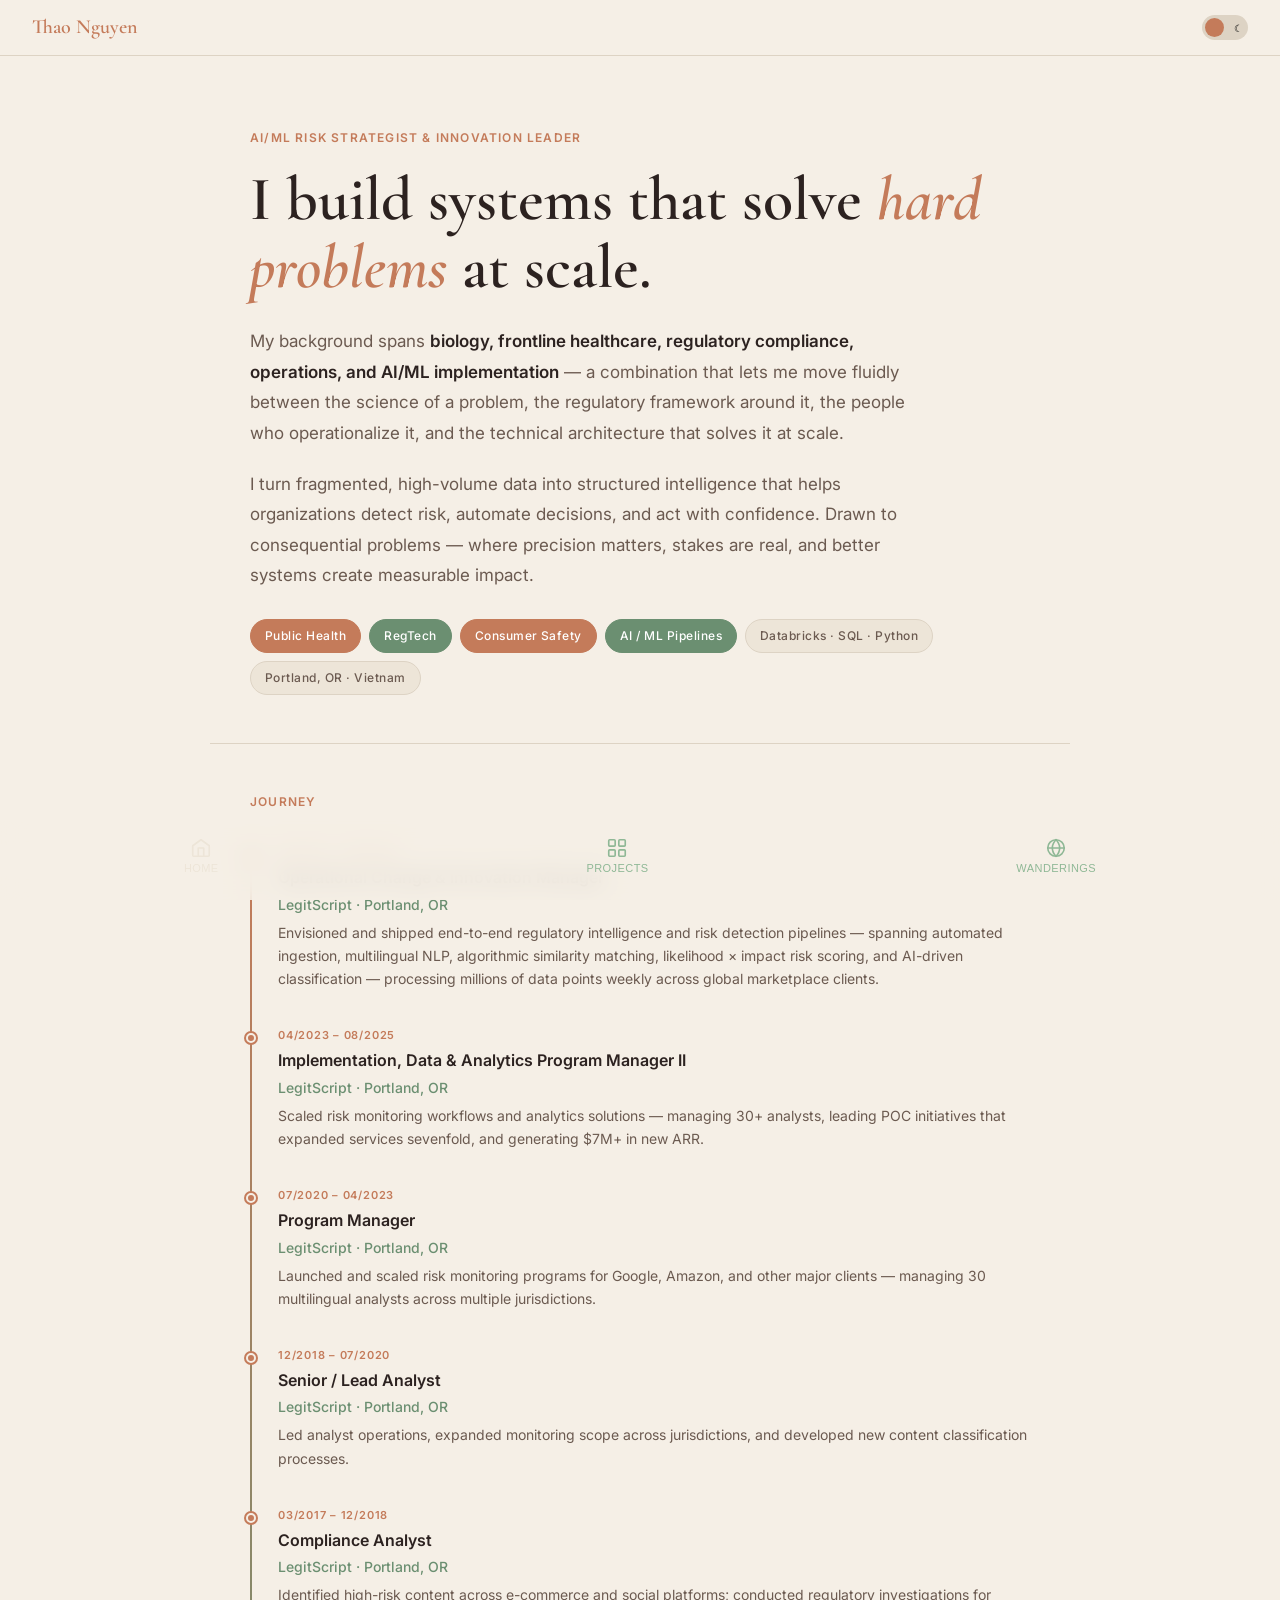
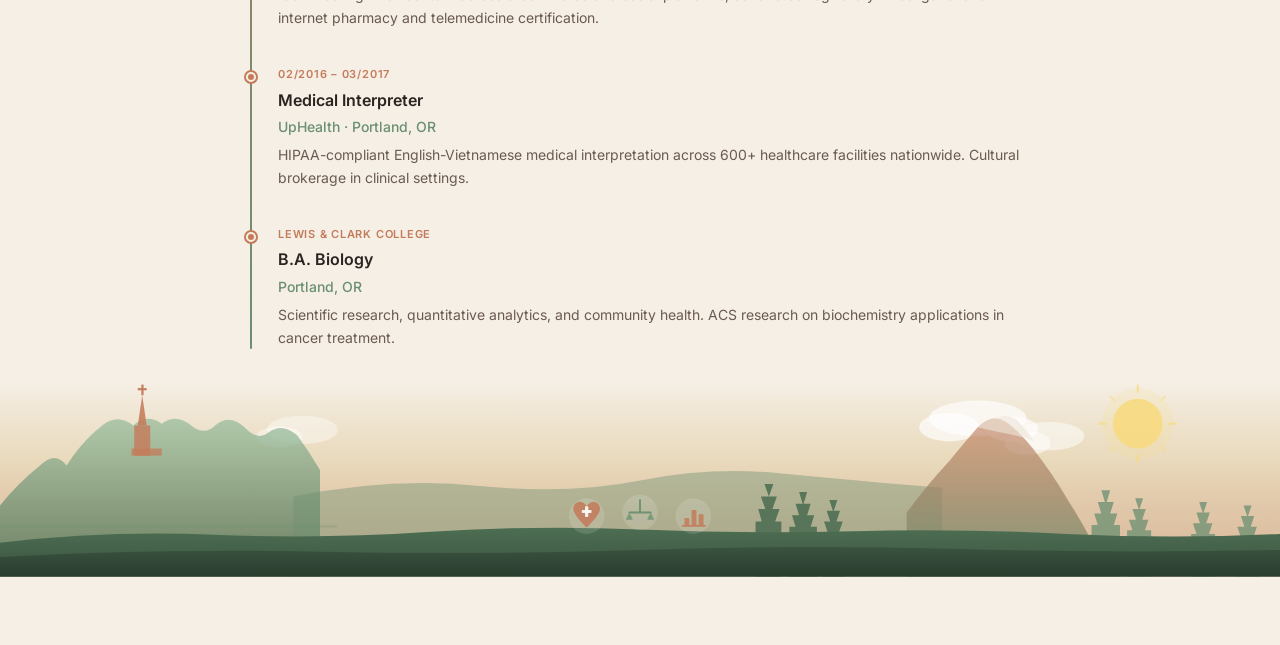
==== index.html @ 7c62aab1 "Update index.html" ====
<!doctype html>
<html lang="en" data-theme="light">
<head>
  <meta charset="utf-8">
  <meta name="viewport" content="width=device-width, initial-scale=1">
  <title>Thao Nguyen</title>
  <meta name="description" content="AI/ML Risk Strategist & Innovation Leader — public health, RegTech, consumer safety.">
  <link rel="preconnect" href="https://fonts.googleapis.com">
  <link rel="stylesheet" href="https://fonts.googleapis.com/css2?family=Cormorant+Garamond:ital,wght@0,400;0,600;1,400&family=Inter:wght@400;500;600&display=swap">
  <style>
    :root {
      --bg:#F5EFE6;--bg2:#EDE5D8;--card:#FFFDF9;--border:#DDD3C4;
      --text:#2C2220;--text2:#6B5A50;--terra:#C47B5A;--terra-d:#A35E3E;
      --sage:#6B8F71;--sage-d:#4D6E52;
      --land1:#6B8F71;--land2:#4D6E52;--land3:#3A5240;
      --peak:#8FB896;--peak2:#C47B5A;--toggle-bg:#DDD3C4;
      --sky-top-light:#C9DFF0;--sky-bot-light:#E8C9A0;
      --sky-top-dark:#0A0814;--sky-bot-dark:#1A1228;
    }
    [data-theme="dark"] {
      --bg:#1A1512;--bg2:#221C18;--card:#2A2018;--border:#3D3028;
      --text:#EDE5D8;--text2:#A8957F;--terra:#D4896A;--terra-d:#C47B5A;
      --sage:#8FB896;--sage-d:#6B8F71;
      --land1:#2D4A32;--land2:#1E3322;--land3:#142416;
      --peak:#4D6E52;--peak2:#8B5A3E;--toggle-bg:#3D3028;
    }
    *,*::before,*::after{box-sizing:border-box;margin:0;padding:0}
    html{scroll-behavior:smooth}
    body{font-family:'Inter',sans-serif;font-size:16px;line-height:1.65;color:var(--text);background:var(--bg);min-height:100vh;display:flex;flex-direction:column;transition:background .35s,color .35s}

    /* ── TOPBAR ── */
    .topbar{position:sticky;top:0;z-index:100;background:color-mix(in srgb,var(--bg) 90%,transparent);backdrop-filter:blur(14px);border-bottom:1px solid var(--border);padding:0 32px;display:flex;align-items:center;justify-content:space-between;height:56px}
    .topbar-name{font-family:'Cormorant Garamond',serif;font-size:20px;font-weight:600;color:var(--terra);text-decoration:none}
    .toggle-btn{background:var(--toggle-bg);border:none;border-radius:999px;width:46px;height:25px;cursor:pointer;position:relative;transition:background .3s;flex-shrink:0}
    .toggle-btn::after{content:'';position:absolute;top:3px;left:3px;width:19px;height:19px;border-radius:50%;background:var(--terra);transition:transform .3s}
    [data-theme="dark"] .toggle-btn::after{transform:translateX(21px)}
    .toggle-icon{position:absolute;top:50%;transform:translateY(-50%);font-size:10px;pointer-events:none}
    .toggle-icon.sun{left:6px}.toggle-icon.moon{right:5px}

    /* ── PANELS ── */
    main{flex:1}
    .tab-panel{display:none}
    .tab-panel.active{display:block}

    /* ── HOME ── */
    .home-hero{padding:72px 40px 48px;max-width:860px;margin:0 auto}
    .eyebrow{font-size:12px;font-weight:600;letter-spacing:.1em;text-transform:uppercase;color:var(--terra);margin-bottom:18px;display:block}
    .home-hero h1{font-family:'Cormorant Garamond',serif;font-size:clamp(38px,6vw,62px);font-weight:600;line-height:1.1;color:var(--text);margin-bottom:24px}
    .home-hero h1 em{font-style:italic;color:var(--terra)}
    .home-hero .bio{font-size:17px;line-height:1.8;color:var(--text2);max-width:680px;margin-bottom:20px}
    .home-hero .bio strong{color:var(--text);font-weight:600}
    .pill-row{display:flex;flex-wrap:wrap;gap:8px;margin-top:28px}
    .pill{background:var(--bg2);border:1px solid var(--border);color:var(--text2);font-size:12px;font-weight:500;letter-spacing:.04em;padding:6px 14px;border-radius:999px}
    .pill.accent{background:var(--terra);color:#fff;border-color:var(--terra)}
    .pill.sage{background:var(--sage);color:#fff;border-color:var(--sage)}

    /* ── TIMELINE ── */
    .section-wrap{padding:48px 40px 32px;max-width:860px;margin:0 auto;border-top:1px solid var(--border)}
    .section-label{font-size:12px;font-weight:600;letter-spacing:.1em;text-transform:uppercase;color:var(--terra);margin-bottom:32px;display:block}
    .timeline{position:relative;padding-left:28px}
    .timeline::before{content:'';position:absolute;left:0;top:6px;bottom:0;width:2px;background:linear-gradient(to bottom,var(--terra),var(--sage));border-radius:2px}
    .tl-item{position:relative;margin-bottom:36px}
    .tl-item:last-child{margin-bottom:0}
    .tl-item::before{content:'';position:absolute;left:-32px;top:7px;width:10px;height:10px;border-radius:50%;background:var(--terra);border:2px solid var(--bg);box-shadow:0 0 0 2px var(--terra)}
    .tl-date{font-size:11px;font-weight:600;letter-spacing:.07em;text-transform:uppercase;color:var(--terra);margin-bottom:3px}
    .tl-role{font-size:16px;font-weight:600;color:var(--text);margin-bottom:2px}
    .tl-org{font-size:14px;color:var(--sage);font-weight:500;margin-bottom:5px}
    .tl-desc{font-size:14px;color:var(--text2);line-height:1.65}

    /* ── PROJECTS ── */
    .projects-section{padding:56px 40px 40px;max-width:1040px;margin:0 auto}
    .projects-grid{display:grid;grid-template-columns:repeat(auto-fill,minmax(280px,1fr));gap:20px;margin-top:8px}
    .proj-card{background:var(--card);border:1px solid var(--border);border-radius:14px;padding:28px 26px;text-decoration:none;color:var(--text);display:flex;flex-direction:column;gap:12px;transition:transform .25s,box-shadow .25s,border-color .25s}
    .proj-card:hover{transform:translateY(-4px);box-shadow:0 12px 32px color-mix(in srgb,var(--terra) 14%,transparent);border-color:var(--terra)}
    .proj-icon{width:44px;height:44px;border-radius:10px;background:color-mix(in srgb,var(--terra) 12%,var(--bg));display:flex;align-items:center;justify-content:center;font-size:22px}
    .proj-card h3{font-size:17px;font-weight:600;line-height:1.3}
    .proj-card p{font-size:14px;color:var(--text2);line-height:1.65;flex:1}
    .proj-tags{display:flex;flex-wrap:wrap;gap:6px}
    .proj-tag{font-size:11px;font-weight:500;padding:3px 10px;border-radius:999px;background:var(--bg2);color:var(--text2);border:1px solid var(--border)}
    .proj-link{font-size:13px;font-weight:600;color:var(--terra)}
    .proj-status{display:inline-block;font-size:10px;font-weight:600;letter-spacing:.06em;text-transform:uppercase;padding:3px 9px;border-radius:999px;background:color-mix(in srgb,var(--sage) 15%,var(--bg));color:var(--sage-d);border:1px solid color-mix(in srgb,var(--sage) 28%,transparent)}
    .pub-list{display:flex;flex-direction:column}
    .pub-item{padding:20px 0;border-bottom:1px solid var(--border);display:flex;flex-direction:column;gap:5px}
    .pub-item:last-child{border-bottom:none}
    .pub-date{font-size:11px;font-weight:600;letter-spacing:.07em;text-transform:uppercase;color:var(--terra)}
    .pub-title{font-size:16px;font-weight:600;color:var(--text);line-height:1.3;text-decoration:none}
    a.pub-title:hover{color:var(--terra)}
    .pub-role{font-size:13px;color:var(--text2)}

    /* ── WANDERINGS ── */
    .wanderings-section{padding:56px 40px 40px;max-width:960px;margin:0 auto}
    .wander-intro{font-size:17px;color:var(--text2);line-height:1.8;max-width:620px;margin-bottom:40px}
    .sub-label{font-size:12px;font-weight:600;letter-spacing:.1em;text-transform:uppercase;color:var(--terra);margin:36px 0 14px;display:block}
    .sub-label:first-of-type{margin-top:0}
    .flags-grid{display:grid;grid-template-columns:repeat(auto-fill,minmax(105px,1fr));gap:10px}
    .flag-item{display:flex;flex-direction:column;align-items:center;gap:5px;padding:14px 6px;background:var(--card);border:1px solid var(--border);border-radius:12px;transition:transform .2s,border-color .2s}
    .flag-item:hover{transform:translateY(-2px);border-color:var(--terra)}
    .flag-item.home-flag{border-color:var(--sage);background:color-mix(in srgb,var(--sage) 8%,var(--card))}
    .flag-emoji{font-size:30px;line-height:1}
    .flag-name{font-size:11px;font-weight:500;color:var(--text);text-align:center;line-height:1.3}
    .flag-tag{font-size:9px;font-weight:600;letter-spacing:.06em;text-transform:uppercase;color:var(--sage);background:color-mix(in srgb,var(--sage) 12%,var(--bg));padding:2px 7px;border-radius:999px}
    .parks-wrap{background:var(--card);border:1px solid var(--border);border-radius:14px;padding:24px;margin-bottom:8px}
    .parks-grid{display:flex;flex-wrap:wrap;gap:8px;margin-top:12px}
    .park-pill{background:var(--bg2);border:1px solid var(--border);color:var(--text2);font-size:12px;font-weight:500;padding:5px 12px;border-radius:999px}
    .wander-grid{display:grid;grid-template-columns:repeat(auto-fill,minmax(240px,1fr));gap:16px;margin-top:4px}
    .wander-card{background:var(--card);border:1px solid var(--border);border-radius:14px;padding:24px;display:flex;flex-direction:column;gap:10px;transition:border-color .2s,transform .2s}
    .wander-card:hover{border-color:var(--terra);transform:translateY(-2px)}
    .wander-cat{font-size:11px;font-weight:600;letter-spacing:.08em;text-transform:uppercase;color:var(--sage)}
    .wander-card h3{font-family:'Cormorant Garamond',serif;font-size:20px;font-weight:600;line-height:1.3;color:var(--text)}
    .wander-card p{font-size:14px;color:var(--text2);line-height:1.65}
    .wander-coming{font-size:12px;font-weight:500;color:var(--terra)}

    /* ── LANDSCAPE FOOTER ── */
    /* Key: background matches --bg so SVG blends into page seamlessly */
    .site-footer{
      position:relative;
      width:100%;
      /* sky gradient that starts from page bg color and transitions into the landscape sky */
      background:linear-gradient(to bottom, var(--bg) 0%, var(--bg) 20%, transparent 100%);
      margin-top:auto;
    }
    .landscape-svg-wrap{
      display:block;
      width:100%;
      line-height:0; /* removes inline gap */
    }
    .landscape-svg-wrap svg{
      width:100%;
      height:auto;
      display:block;
    }
    /* The sky inside the SVG fades from --bg at the top so it merges with the page */
    .tab-row{
      position:fixed;
      bottom:0;
      left:0;
      right:0;
      z-index:200;
      display:flex;
      justify-content:space-around;
      align-items:center;
      padding:10px 0 20px;
      background:color-mix(in srgb,var(--bg) 85%,transparent); backdrop-filter:blur(12px);
    }
    /* space at bottom of page so content never hides behind the fixed tab bar */
    body { padding-bottom: 68px; }
    .tab-btn{display:flex;flex-direction:column;align-items:center;gap:3px;background:none;border:none;cursor:pointer;color:#8FB896;transition:color .2s;padding:6px 20px;border-radius:12px}
    .tab-btn:hover,.tab-btn.active{color:#EDE5D8}
    .tab-btn svg{width:22px;height:22px}
    .tab-label{font-size:11px;font-weight:500;letter-spacing:.04em;text-transform:uppercase}

    /* sky show/hide */
    .sky-light{display:block}.sky-dark{display:none}
    [data-theme="dark"] .sky-light{display:none}
    [data-theme="dark"] .sky-dark{display:block}

    @media(max-width:640px){
      .topbar{padding:0 18px}
      .home-hero,.section-wrap,.projects-section,.wanderings-section{padding-left:20px;padding-right:20px}
      .home-hero{padding-top:48px}
    }
  </style>
</head>
<body>

<nav class="topbar">
  <span class="topbar-name">Thao Nguyen</span>
  <button class="toggle-btn" id="themeToggle" aria-label="Toggle dark mode">
    <span class="toggle-icon sun">☀</span>
    <span class="toggle-icon moon">☾</span>
  </button>
</nav>

<main>

  <!-- HOME -->
  <div class="tab-panel active" id="panel-home">
    <div class="home-hero">
      <span class="eyebrow">AI/ML Risk Strategist &amp; Innovation Leader</span>
      <h1>I build systems that solve <em>hard problems</em> at scale.</h1>
      <p class="bio">My background spans <strong>biology, frontline healthcare, regulatory compliance, operations, and AI/ML implementation</strong> — a combination that lets me move fluidly between the science of a problem, the regulatory framework around it, the people who operationalize it, and the technical architecture that solves it at scale.</p>
      <p class="bio">I turn fragmented, high-volume data into structured intelligence that helps organizations detect risk, automate decisions, and act with confidence. Drawn to consequential problems — where precision matters, stakes are real, and better systems create measurable impact.</p>
      <div class="pill-row">
        <span class="pill accent">Public Health</span>
        <span class="pill sage">RegTech</span>
        <span class="pill accent">Consumer Safety</span>
        <span class="pill sage">AI / ML Pipelines</span>
        <span class="pill">Databricks · SQL · Python</span>
        <span class="pill">Portland, OR · Vietnam</span>
      </div>
    </div>
    <div class="section-wrap">
      <span class="section-label">Journey</span>
      <div class="timeline">
        <div class="tl-item"><div class="tl-date">09/2025 – Present</div><div class="tl-role">Operational Change &amp; Innovation Manager</div><div class="tl-org">LegitScript · Portland, OR</div><div class="tl-desc">Envisioned and shipped end-to-end regulatory intelligence and risk detection pipelines — spanning automated ingestion, multilingual NLP, algorithmic similarity matching, likelihood × impact risk scoring, and AI-driven classification — processing millions of data points weekly across global marketplace clients.</div></div>
        <div class="tl-item"><div class="tl-date">04/2023 – 08/2025</div><div class="tl-role">Implementation, Data &amp; Analytics Program Manager II</div><div class="tl-org">LegitScript · Portland, OR</div><div class="tl-desc">Scaled risk monitoring workflows and analytics solutions — managing 30+ analysts, leading POC initiatives that expanded services sevenfold, and generating $7M+ in new ARR.</div></div>
        <div class="tl-item"><div class="tl-date">07/2020 – 04/2023</div><div class="tl-role">Program Manager</div><div class="tl-org">LegitScript · Portland, OR</div><div class="tl-desc">Launched and scaled risk monitoring programs for Google, Amazon, and other major clients — managing 30 multilingual analysts across multiple jurisdictions.</div></div>
        <div class="tl-item"><div class="tl-date">12/2018 – 07/2020</div><div class="tl-role">Senior / Lead Analyst</div><div class="tl-org">LegitScript · Portland, OR</div><div class="tl-desc">Led analyst operations, expanded monitoring scope across jurisdictions, and developed new content classification processes.</div></div>
        <div class="tl-item"><div class="tl-date">03/2017 – 12/2018</div><div class="tl-role">Compliance Analyst</div><div class="tl-org">LegitScript · Portland, OR</div><div class="tl-desc">Identified high-risk content across e-commerce and social platforms; conducted regulatory investigations for internet pharmacy and telemedicine certification.</div></div>
        <div class="tl-item"><div class="tl-date">02/2016 – 03/2017</div><div class="tl-role">Medical Interpreter</div><div class="tl-org">UpHealth · Portland, OR</div><div class="tl-desc">HIPAA-compliant English-Vietnamese medical interpretation across 600+ healthcare facilities nationwide. Cultural brokerage in clinical settings.</div></div>
        <div class="tl-item"><div class="tl-date">Lewis &amp; Clark College</div><div class="tl-role">B.A. Biology</div><div class="tl-org">Portland, OR</div><div class="tl-desc">Scientific research, quantitative analytics, and community health. ACS research on biochemistry applications in cancer treatment.</div></div>
      </div>
    </div>
  </div>

  <!-- PROJECTS -->
  <div class="tab-panel" id="panel-projects">
    <div class="projects-section">
      <span class="section-label">Projects</span>
      <div class="projects-grid">
        <a class="proj-card" href="https://thaopnguyen01.github.io/product_safety_alerts/" target="_blank" rel="noopener">
          <div class="proj-icon">🛡️</div>
          <div><h3>Product Safety Intelligence Dashboard</h3><span class="proj-status">Live</span></div>
          <p>Interactive dashboard visualizing product safety alert trends across global markets — built on publicly available regulatory data.</p>
          <div class="proj-tags"><span class="proj-tag">RegTech</span><span class="proj-tag">Public Health</span><span class="proj-tag">Data Viz</span><span class="proj-tag">HTML</span></div>
          <span class="proj-link">View project →</span>
        </a>
        <a class="proj-card" href="https://thaopnguyen01.github.io/multiple_URLs_opener/" target="_blank" rel="noopener">
          <div class="proj-icon">🔗</div>
          <div><h3>Multiple URLs Opener</h3><span class="proj-status">Live</span></div>
          <p>A browser productivity tool that opens multiple URLs simultaneously — built for analysts and researchers who check many sources at once.</p>
          <div class="proj-tags"><span class="proj-tag">Productivity</span><span class="proj-tag">Browser Tool</span><span class="proj-tag">JavaScript</span></div>
          <span class="proj-link">View project →</span>
        </a>
        <a class="proj-card" href="https://thaopnguyen01.github.io/headerforge-page/" target="_blank" rel="noopener">
          <div class="proj-icon">⚙️</div>
          <div><h3>HeaderForge</h3><span class="proj-status">Live</span></div>
          <p>A utility tool for generating and managing HTTP headers — useful for developers and analysts working with APIs and data pipelines.</p>
          <div class="proj-tags"><span class="proj-tag">Developer Tool</span><span class="proj-tag">API</span><span class="proj-tag">JavaScript</span></div>
          <span class="proj-link">View project →</span>
        </a>
      </div>
      <span class="section-label" style="margin-top:52px;">Publications &amp; Presentations</span>
      <div class="pub-list">
        <div class="pub-item"><span class="pub-date">12 / 2025</span><a class="pub-title" href="https://www.businesswire.com/news/home/20251209572056/en/Problematic-Peptides-Market-LegitScript-Data-Reveals-Multi-Year-Surge-Across-Social-Media-E-Commerce-and-Advertisements" target="_blank" rel="noopener">Problematic Peptides Market: Multi-Year Surge Across Digital Platforms</a><span class="pub-role">Data analysis</span></div>
        <div class="pub-item"><span class="pub-date">05 / 2025</span><a class="pub-title" href="https://www.legitscript.com/legitscript-news/marketplace-risk-benchmarking-program-announcement/" target="_blank" rel="noopener">Marketplace Risk Benchmarking Research Program</a><span class="pub-role">Program designer</span></div>
        <div class="pub-item"><span class="pub-date">07 / 2024</span><a class="pub-title" href="https://www.businesswire.com/news/home/20240716451721/en/LegitScript%E2%80%99s-Data-Reveals-1200-Increase-in-Violative-and-Problematic-Advertisements-for-GLP-1-Medications" target="_blank" rel="noopener">1,200% Increase in Violative and Problematic Advertisements for GLP-1 Medications</a><span class="pub-role">Data analysis</span></div>
        <div class="pub-item"><span class="pub-date">06 / 2022</span><a class="pub-title" href="https://www.legitscript.com/dl/online-risk-management-handbook-download/" target="_blank" rel="noopener">LegitScript Online Risk Management Handbook</a><span class="pub-role">Contributor</span></div>
        <div class="pub-item"><span class="pub-date">09 / 2021</span><span class="pub-title">Consumer Safety Trends on Internet Platforms</span><span class="pub-role">Co-presenter — Trust &amp; Safety Professional Association | Marketplace Risk Management Conference</span></div>
        <div class="pub-item"><span class="pub-date">05 / 2020</span><a class="pub-title" href="https://www.legitscript.com/2023/12/11/geo-targeting-technology-targeting-cloaking/" target="_blank" rel="noopener">Geo-targeting, Technology Targeting, and Cloaking FAQs</a><span class="pub-role">Sole author</span></div>
        <div class="pub-item"><span class="pub-date">10 / 2019</span><a class="pub-title" href="https://www.legitscript.com/dl/injectables/" target="_blank" rel="noopener">Injectable Products FAQs</a><span class="pub-role">Sole author</span></div>
      </div>
    </div>
  </div>

  <!-- WANDERINGS -->
  <div class="tab-panel" id="panel-wanderings">
    <div class="wanderings-section">
      <span class="section-label">Wanderings</span>
      <p class="wander-intro">Lived between Vietnam and Oregon. Traveled slowly through seventeen countries across four continents. These are the places, parks, and ideas that have shaped how I see the world.</p>
      <span class="sub-label">Countries</span>
      <div class="flags-grid">
        <div class="flag-item home-flag"><span class="flag-emoji">🇻🇳</span><span class="flag-name">Vietnam</span><span class="flag-tag">Home</span></div>
        <div class="flag-item home-flag"><span class="flag-emoji">🇺🇸</span><span class="flag-name">United States</span><span class="flag-tag">Home</span></div>
        <div class="flag-item"><span class="flag-emoji">🇯🇵</span><span class="flag-name">Japan</span></div>
        <div class="flag-item"><span class="flag-emoji">🇸🇬</span><span class="flag-name">Singapore</span></div>
        <div class="flag-item"><span class="flag-emoji">🇨🇭</span><span class="flag-name">Switzerland</span></div>
        <div class="flag-item"><span class="flag-emoji">🇫🇷</span><span class="flag-name">France</span></div>
        <div class="flag-item"><span class="flag-emoji">🇬🇧</span><span class="flag-name">United Kingdom</span></div>
        <div class="flag-item"><span class="flag-emoji">🇮🇹</span><span class="flag-name">Italy</span></div>
        <div class="flag-item"><span class="flag-emoji">🇲🇨</span><span class="flag-name">Monaco</span></div>
        <div class="flag-item"><span class="flag-emoji">🇻🇦</span><span class="flag-name">Holy See</span></div>
        <div class="flag-item"><span class="flag-emoji">🇨🇦</span><span class="flag-name">Canada</span></div>
        <div class="flag-item"><span class="flag-emoji">🇩🇴</span><span class="flag-name">Dominican Republic</span></div>
        <div class="flag-item"><span class="flag-emoji">🇲🇽</span><span class="flag-name">Mexico</span></div>
        <div class="flag-item"><span class="flag-emoji">🇮🇩</span><span class="flag-name">Indonesia</span></div>
        <div class="flag-item"><span class="flag-emoji">🇰🇭</span><span class="flag-name">Cambodia</span></div>
        <div class="flag-item"><span class="flag-emoji">🇱🇦</span><span class="flag-name">Laos</span></div>
        <div class="flag-item"><span class="flag-emoji">🇹🇭</span><span class="flag-name">Thailand</span></div>
      </div>
      <span class="sub-label">US National Parks</span>
      <div class="parks-wrap">
        <p style="font-size:14px;color:var(--text2);">18 parks — mostly the American West and Pacific Northwest</p>
        <div class="parks-grid">
          <span class="park-pill">Arches</span><span class="park-pill">Canyonlands</span><span class="park-pill">Crater Lake</span><span class="park-pill">Death Valley</span><span class="park-pill">Grand Canyon</span><span class="park-pill">Grand Teton</span><span class="park-pill">Great Sand Dunes</span><span class="park-pill">Kings Canyon</span><span class="park-pill">Lassen Volcanic</span><span class="park-pill">Mesa Verde</span><span class="park-pill">North Cascades</span><span class="park-pill">Olympic</span><span class="park-pill">Pinnacles</span><span class="park-pill">Redwood</span><span class="park-pill">Rocky Mountain</span><span class="park-pill">Sequoia</span><span class="park-pill">Yellowstone</span><span class="park-pill">Yosemite</span>
        </div>
      </div>
      <span class="sub-label">Notes &amp; Essays</span>
      <div class="wander-grid">
        <div class="wander-card"><span class="wander-cat">Surveillance &amp; Public Health</span><h3>Marketplace monitoring IS public health surveillance</h3><p>Detecting harmful pharmaceuticals, counterfeit devices, and dangerous chemicals moving through digital platforms has always been epidemiological work — tracking how risk propagates through a population at scale. The methods are identical. Only the domain name differs.</p><span class="wander-coming">Essay coming soon</span></div>
        <div class="wander-card"><span class="wander-cat">Travel</span><h3>Vietnam × Oregon</h3><p>Two landscapes that shaped how I see the world — Ninh Binh's karst peaks and Oregon's volcanic ridges, rice paddies and old-growth firs, the Mekong delta and the Columbia River Gorge.</p><span class="wander-coming">Story coming soon</span></div>
        <div class="wander-card"><span class="wander-cat">Data</span><h3>GLP-1 and the attention economy of health</h3><p>A 1,200% surge in violative ads and what it reveals about how pharmaceutical risk travels through digital platforms — and why marketplace surveillance is the new pharmacovigilance.</p><span class="wander-coming">Post coming soon</span></div>
        <div class="wander-card"><span class="wander-cat">National Parks</span><h3>The Pacific Northwest on foot</h3><p>Crater Lake, Olympic, North Cascades — a long-running project to know every trail in the Pacific Northwest before the glaciers are gone.</p><span class="wander-coming">Photos coming soon</span></div>
      </div>
    </div>
  </div>

</main>

<!-- LANDSCAPE FOOTER — blends into page, tabs sit inside the darkest ground strip -->
<footer class="site-footer">
  <div class="landscape-svg-wrap">
    <svg viewBox="0 0 1440 220" xmlns="http://www.w3.org/2000/svg" preserveAspectRatio="xMidYMax slice">
      <defs>
        <!-- Sky fades FROM page background color at top, so it looks like the scene grows out of the page -->
        <linearGradient id="skyDay" x1="0" y1="0" x2="0" y2="1">
          <stop offset="0%"   stop-color="#F5EFE6" stop-opacity="1"/>
          <stop offset="40%"  stop-color="#E8D8B8" stop-opacity="0.9"/>
          <stop offset="100%" stop-color="#C9956B" stop-opacity="0.6"/>
        </linearGradient>
        <linearGradient id="skyNight" x1="0" y1="0" x2="0" y2="1">
          <stop offset="0%"   stop-color="#1A1512" stop-opacity="1"/>
          <stop offset="40%"  stop-color="#120D20" stop-opacity="0.95"/>
          <stop offset="100%" stop-color="#0A0814" stop-opacity="0.8"/>
        </linearGradient>
        <linearGradient id="pkVN" x1="0" y1="0" x2="0" y2="1">
          <stop offset="0%" stop-color="#8FB896" stop-opacity="0.85"/>
          <stop offset="100%" stop-color="#4D6E52"/>
        </linearGradient>
        <linearGradient id="pkOR" x1="0" y1="0" x2="0" y2="1">
          <stop offset="0%" stop-color="#C47B5A" stop-opacity="0.75"/>
          <stop offset="100%" stop-color="#6B8F71"/>
        </linearGradient>
        <linearGradient id="fg1" x1="0" y1="0" x2="0" y2="1">
          <stop offset="0%" stop-color="#4D6E52"/>
          <stop offset="100%" stop-color="#3A5240"/>
        </linearGradient>
        <linearGradient id="fg2" x1="0" y1="0" x2="0" y2="1">
          <stop offset="0%" stop-color="#3A5240"/>
          <stop offset="100%" stop-color="#2A3D2E"/>
        </linearGradient>
      </defs>

      <!-- Sky — fades from page bg so it reads as part of the page -->
      <rect width="1440" height="220" class="sky-light" fill="url(#skyDay)"/>
      <rect width="1440" height="220" class="sky-dark"  fill="url(#skyNight)"/>

      <!-- ── SUN + CLOUDS (light, right side) ── -->
      <g class="sky-light">
        <circle cx="1280" cy="48" r="28" fill="#F9D97A" opacity="0.82"/>
        <circle cx="1280" cy="48" r="40" fill="#F9D97A" opacity="0.14"/>
        <line x1="1280" y1="12"  x2="1280" y2="5"   stroke="#F9D97A" stroke-width="2.5" stroke-linecap="round" opacity="0.65"/>
        <line x1="1280" y1="84"  x2="1280" y2="91"  stroke="#F9D97A" stroke-width="2.5" stroke-linecap="round" opacity="0.65"/>
        <line x1="1244" y1="48"  x2="1237" y2="48"  stroke="#F9D97A" stroke-width="2.5" stroke-linecap="round" opacity="0.65"/>
        <line x1="1316" y1="48"  x2="1323" y2="48"  stroke="#F9D97A" stroke-width="2.5" stroke-linecap="round" opacity="0.65"/>
        <line x1="1254" y1="22"  x2="1249" y2="17"  stroke="#F9D97A" stroke-width="2"   stroke-linecap="round" opacity="0.5"/>
        <line x1="1306" y1="74"  x2="1311" y2="79"  stroke="#F9D97A" stroke-width="2"   stroke-linecap="round" opacity="0.5"/>
        <line x1="1306" y1="22"  x2="1311" y2="17"  stroke="#F9D97A" stroke-width="2"   stroke-linecap="round" opacity="0.5"/>
        <line x1="1254" y1="74"  x2="1249" y2="79"  stroke="#F9D97A" stroke-width="2"   stroke-linecap="round" opacity="0.5"/>
        <ellipse cx="1100" cy="42" rx="55" ry="20" fill="#fff" opacity="0.68"/>
        <ellipse cx="1068" cy="52" rx="34" ry="16" fill="#fff" opacity="0.68"/>
        <ellipse cx="1138" cy="54" rx="30" ry="14" fill="#fff" opacity="0.68"/>
        <ellipse cx="1180" cy="62" rx="40" ry="16" fill="#fff" opacity="0.52"/>
        <ellipse cx="1156" cy="70" rx="26" ry="13" fill="#fff" opacity="0.52"/>
        <ellipse cx="340"  cy="55" rx="40" ry="16" fill="#fff" opacity="0.38"/>
        <ellipse cx="314"  cy="63" rx="26" ry="12" fill="#fff" opacity="0.38"/>
      </g>

      <!-- ── MOON + STARS (dark, right side) ── -->
      <g class="sky-dark">
        <circle cx="1280" cy="50" r="28" fill="#EDE5D8" opacity="0.9"/>
        <circle cx="1296" cy="41" r="22" fill="#1A1512"  opacity="1"/>
        <ellipse cx="720" cy="100" rx="600" ry="32" fill="#7B6FA0" opacity="0.06" transform="rotate(-5 720 100)"/>
        <circle cx="80"   cy="30"  r="1.3" fill="#EDE5D8" opacity="0.88"/>
        <circle cx="160"  cy="12"  r="0.9" fill="#EDE5D8" opacity="0.72"/>
        <circle cx="240"  cy="42"  r="1.5" fill="#EDE5D8" opacity="0.82"/>
        <circle cx="330"  cy="18"  r="0.8" fill="#EDE5D8" opacity="0.68"/>
        <circle cx="420"  cy="8"   r="1.2" fill="#EDE5D8" opacity="0.78"/>
        <circle cx="510"  cy="36"  r="1.4" fill="#EDE5D8" opacity="0.72"/>
        <circle cx="600"  cy="15"  r="0.9" fill="#EDE5D8" opacity="0.65"/>
        <circle cx="690"  cy="45"  r="1.1" fill="#EDE5D8" opacity="0.78"/>
        <circle cx="780"  cy="22"  r="1.5" fill="#EDE5D8" opacity="0.88"/>
        <circle cx="870"  cy="8"   r="0.8" fill="#EDE5D8" opacity="0.68"/>
        <circle cx="960"  cy="38"  r="1.3" fill="#EDE5D8" opacity="0.82"/>
        <circle cx="1050" cy="16"  r="1.0" fill="#EDE5D8" opacity="0.75"/>
        <circle cx="1140" cy="30"  r="0.9" fill="#EDE5D8" opacity="0.65"/>
        <circle cx="1370" cy="22"  r="1.1" fill="#EDE5D8" opacity="0.72"/>
        <circle cx="1420" cy="42"  r="0.8" fill="#EDE5D8" opacity="0.6"/>
        <circle cx="390"  cy="20"  r="2.0" fill="#fff" opacity="0.88"/>
        <circle cx="820"  cy="12"  r="1.8" fill="#fff" opacity="0.82"/>
        <circle cx="1020" cy="6"   r="2.0" fill="#fff" opacity="0.88"/>
      </g>

      <!-- ── VIETNAM LEFT ── -->
      <path d="M0,220 L0,140 Q20,115 45,95 Q62,78 75,95 Q92,68 115,50 Q132,36 150,50 Q165,36 182,48 Q198,36 215,50 Q230,62 242,50 Q258,36 275,52 Q290,68 302,58 Q318,46 335,62 Q348,80 360,100 L360,220Z" fill="url(#pkVN)" opacity="0.78"/>
      <!-- Duc Ba Cathedral -->
      <path d="M155,50 L160,16 L165,50Z" fill="#C47B5A" opacity="0.88"/>
      <rect x="151" y="50" width="18" height="34" rx="1" fill="#C47B5A" opacity="0.82"/>
      <path d="M148,84 L182,84 L182,76 L148,76Z" fill="#C47B5A" opacity="0.75"/>
      <rect x="159" y="4"  width="2.5" height="12" fill="#C47B5A" opacity="0.95"/>
      <rect x="155" y="8"  width="10"  height="2.5" fill="#C47B5A" opacity="0.95"/>
      <!-- Rice paddy water lines -->
      <rect x="0"   y="162" width="380" height="3" fill="#6B8F71" opacity="0.22"/>
      <rect x="10"  y="172" width="350" height="2" fill="#6B8F71" opacity="0.16"/>
      <rect x="20"  y="181" width="320" height="2" fill="#6B8F71" opacity="0.11"/>

      <!-- ── CENTER rolling hills ── -->
      <path d="M330,220 L330,130 Q440,108 540,118 Q640,128 720,112 Q800,96 880,104 Q960,112 1060,120 L1060,220Z" fill="#6B8F71" opacity="0.42"/>

      <!-- ── OREGON RIGHT ── -->
      <!-- Mt Hood -->
      <path d="M1020,220 L1020,148 Q1042,118 1068,90 Q1086,68 1100,52 Q1116,36 1132,46 Q1146,56 1162,76 Q1184,104 1202,135 Q1218,160 1228,180 L1228,220Z" fill="url(#pkOR)" opacity="0.82"/>
      <!-- Snow cap -->
      <path d="M1100,52 Q1112,40 1122,42 Q1132,36 1144,44 Q1152,52 1164,68 Q1148,62 1132,59 Q1116,56 1100,52Z" fill="#EDE5D8" opacity="0.62"/>
      <!-- Pine trees -->
      <g fill="#4D6E52" opacity="0.88">
        <path d="M850,220 L850,158 L857,158 L853,144 L861,144 L856,130 L865,130 L860,116 L870,116 L865,130 L874,130 L869,144 L877,144 L872,158 L879,158 L879,220Z"/>
        <path d="M888,220 L888,164 L895,164 L891,151 L899,151 L895,138 L903,138 L899,125 L908,125 L904,138 L912,138 L908,151 L916,151 L912,164 L919,164 L919,220Z"/>
        <path d="M925,220 L925,170 L931,170 L927,158 L934,158 L930,146 L937,146 L933,134 L942,134 L938,146 L945,146 L941,158 L948,158 L944,170 L951,170 L951,220Z"/>
      </g>
      <g fill="#6B8F71" opacity="0.75">
        <path d="M1228,220 L1228,162 L1235,162 L1231,149 L1239,149 L1235,136 L1243,136 L1239,123 L1249,123 L1245,136 L1253,136 L1249,149 L1257,149 L1253,162 L1260,162 L1260,220Z"/>
        <path d="M1268,220 L1268,168 L1274,168 L1270,156 L1278,156 L1274,144 L1281,144 L1277,132 L1286,132 L1282,144 L1289,144 L1285,156 L1292,156 L1288,168 L1295,168 L1295,220Z"/>
        <path d="M1340,220 L1340,172 L1346,172 L1342,160 L1350,160 L1346,148 L1353,148 L1349,136 L1358,136 L1354,148 L1361,148 L1357,160 L1364,160 L1360,172 L1367,172 L1367,220Z"/>
        <path d="M1390,220 L1390,176 L1396,176 L1392,164 L1400,164 L1396,152 L1403,152 L1399,140 L1408,140 L1404,152 L1411,152 L1407,164 L1414,164 L1410,176 L1417,176 L1417,220Z"/>
      </g>

      <!-- ── FOREGROUND STRIPS ── -->
      <path d="M0,220 L0,182 Q120,168 240,173 Q360,178 480,170 Q600,162 720,167 Q840,172 960,169 Q1080,166 1200,172 Q1320,178 1440,172 L1440,220Z" fill="url(#fg1)"/>
      <path d="M0,220 L0,198 Q180,188 360,192 Q540,196 720,190 Q900,184 1080,189 Q1260,194 1440,190 L1440,220Z" fill="url(#fg2)"/>

      <!-- ── PASSION ICONS — center, above foreground ── -->
      <!-- Public Health: heart + cross -->
      <g transform="translate(660,152)" opacity="0.92">
        <circle cx="0" cy="0" r="20" fill="#fff" opacity="0.14"/>
        <path d="M0,13 C0,13 -15,-1 -15,-8 C-15,-14 -9,-18 -4,-15 C-2,-14 0,-11 0,-11 C0,-11 2,-14 4,-15 C9,-18 15,-14 15,-8 C15,-1 0,13 0,13Z" fill="#C47B5A" opacity="0.92"/>
        <rect x="-1.8" y="-11" width="3.6" height="12" rx="1.1" fill="#fff" opacity="0.96"/>
        <rect x="-5.5" y="-7"  width="11"  height="3.6" rx="1.1" fill="#fff" opacity="0.96"/>
      </g>
      <!-- RegTech: scales -->
      <g transform="translate(720,148)" opacity="0.92">
        <circle cx="0" cy="0" r="20" fill="#fff" opacity="0.14"/>
        <line x1="-12" y1="0" x2="12" y2="0" stroke="#6B8F71" stroke-width="2.2" stroke-linecap="round"/>
        <line x1="0" y1="-11" x2="0" y2="0" stroke="#6B8F71" stroke-width="2.2" stroke-linecap="round"/>
        <path d="M-12,0 L-16,8 L-8,8Z" fill="#6B8F71" opacity="0.82"/>
        <path d="M12,0 L8,8 L16,8Z" fill="#6B8F71" opacity="0.82"/>
        <line x1="0" y1="-11" x2="0" y2="-15" stroke="#6B8F71" stroke-width="2"/>
      </g>
      <!-- Data: bar chart -->
      <g transform="translate(780,152)" opacity="0.92">
        <circle cx="0" cy="0" r="20" fill="#fff" opacity="0.14"/>
        <rect x="-10" y="2"  width="5.5" height="9"  rx="1.2" fill="#C47B5A" opacity="0.9"/>
        <rect x="-2"  y="-7" width="5.5" height="18" rx="1.2" fill="#C47B5A" opacity="0.9"/>
        <rect x="6"   y="-2" width="5.5" height="13" rx="1.2" fill="#C47B5A" opacity="0.9"/>
        <line x1="-12" y1="11" x2="13" y2="11" stroke="#C47B5A" stroke-width="2" stroke-linecap="round"/>
      </g>
    </svg>
  </div>

  <!-- Tab buttons sit inside the darkest ground color so they read as part of the earth -->
  <div class="tab-row">
    <button class="tab-btn active" data-panel="home" aria-label="Home">
      <svg viewBox="0 0 24 24" fill="none" stroke="currentColor" stroke-width="1.8" stroke-linecap="round" stroke-linejoin="round"><path d="M3 9.5L12 3l9 6.5V20a1 1 0 01-1 1H4a1 1 0 01-1-1V9.5z"/><path d="M9 21V12h6v9"/></svg>
      <span class="tab-label">Home</span>
    </button>
    <button class="tab-btn" data-panel="projects" aria-label="Projects">
      <svg viewBox="0 0 24 24" fill="none" stroke="currentColor" stroke-width="1.8" stroke-linecap="round" stroke-linejoin="round"><rect x="3" y="3" width="7" height="7" rx="1"/><rect x="14" y="3" width="7" height="7" rx="1"/><rect x="3" y="14" width="7" height="7" rx="1"/><rect x="14" y="14" width="7" height="7" rx="1"/></svg>
      <span class="tab-label">Projects</span>
    </button>
    <button class="tab-btn" data-panel="wanderings" aria-label="Wanderings">
      <svg viewBox="0 0 24 24" fill="none" stroke="currentColor" stroke-width="1.8" stroke-linecap="round" stroke-linejoin="round"><circle cx="12" cy="12" r="9"/><path d="M12 3c-2.5 2.5-4 5.5-4 9s1.5 6.5 4 9"/><path d="M12 3c2.5 2.5 4 5.5 4 9s-1.5 6.5-4 9"/><path d="M3 12h18"/></svg>
      <span class="tab-label">Wanderings</span>
    </button>
  </div>
</footer>

<script>
  // Theme
  const root = document.documentElement;
  const saved = localStorage.getItem('theme');
  if (saved) root.setAttribute('data-theme', saved);
  else if (window.matchMedia('(prefers-color-scheme: dark)').matches) root.setAttribute('data-theme','dark');
  document.getElementById('themeToggle').addEventListener('click', () => {
    const next = root.getAttribute('data-theme') === 'dark' ? 'light' : 'dark';
    root.setAttribute('data-theme', next);
    localStorage.setItem('theme', next);
    // Update sky gradient stops to match new bg
    updateSkyGrad();
  });

  function updateSkyGrad() {
    const isDark = document.documentElement.getAttribute('data-theme') === 'dark';
    const stop = document.getElementById('skyTopStop');
    if (stop) stop.setAttribute('stop-color', isDark ? '#1A1512' : '#F5EFE6');
  }
  updateSkyGrad();

  // Tab switching
  document.querySelectorAll('.tab-btn').forEach(tab => {
    tab.addEventListener('click', () => {
      document.querySelectorAll('.tab-btn').forEach(t => t.classList.remove('active'));
      document.querySelectorAll('.tab-panel').forEach(p => p.classList.remove('active'));
      tab.classList.add('active');
      document.getElementById('panel-' + tab.dataset.panel).classList.add('active');
      window.scrollTo({top:0,behavior:'smooth'});
    });
  });

  document.body.style.opacity = '0';
  window.addEventListener('load', () => {
    document.body.style.transition = 'opacity 0.5s ease';
    document.body.style.opacity = '1';
  });
</script>
</body>
</html>
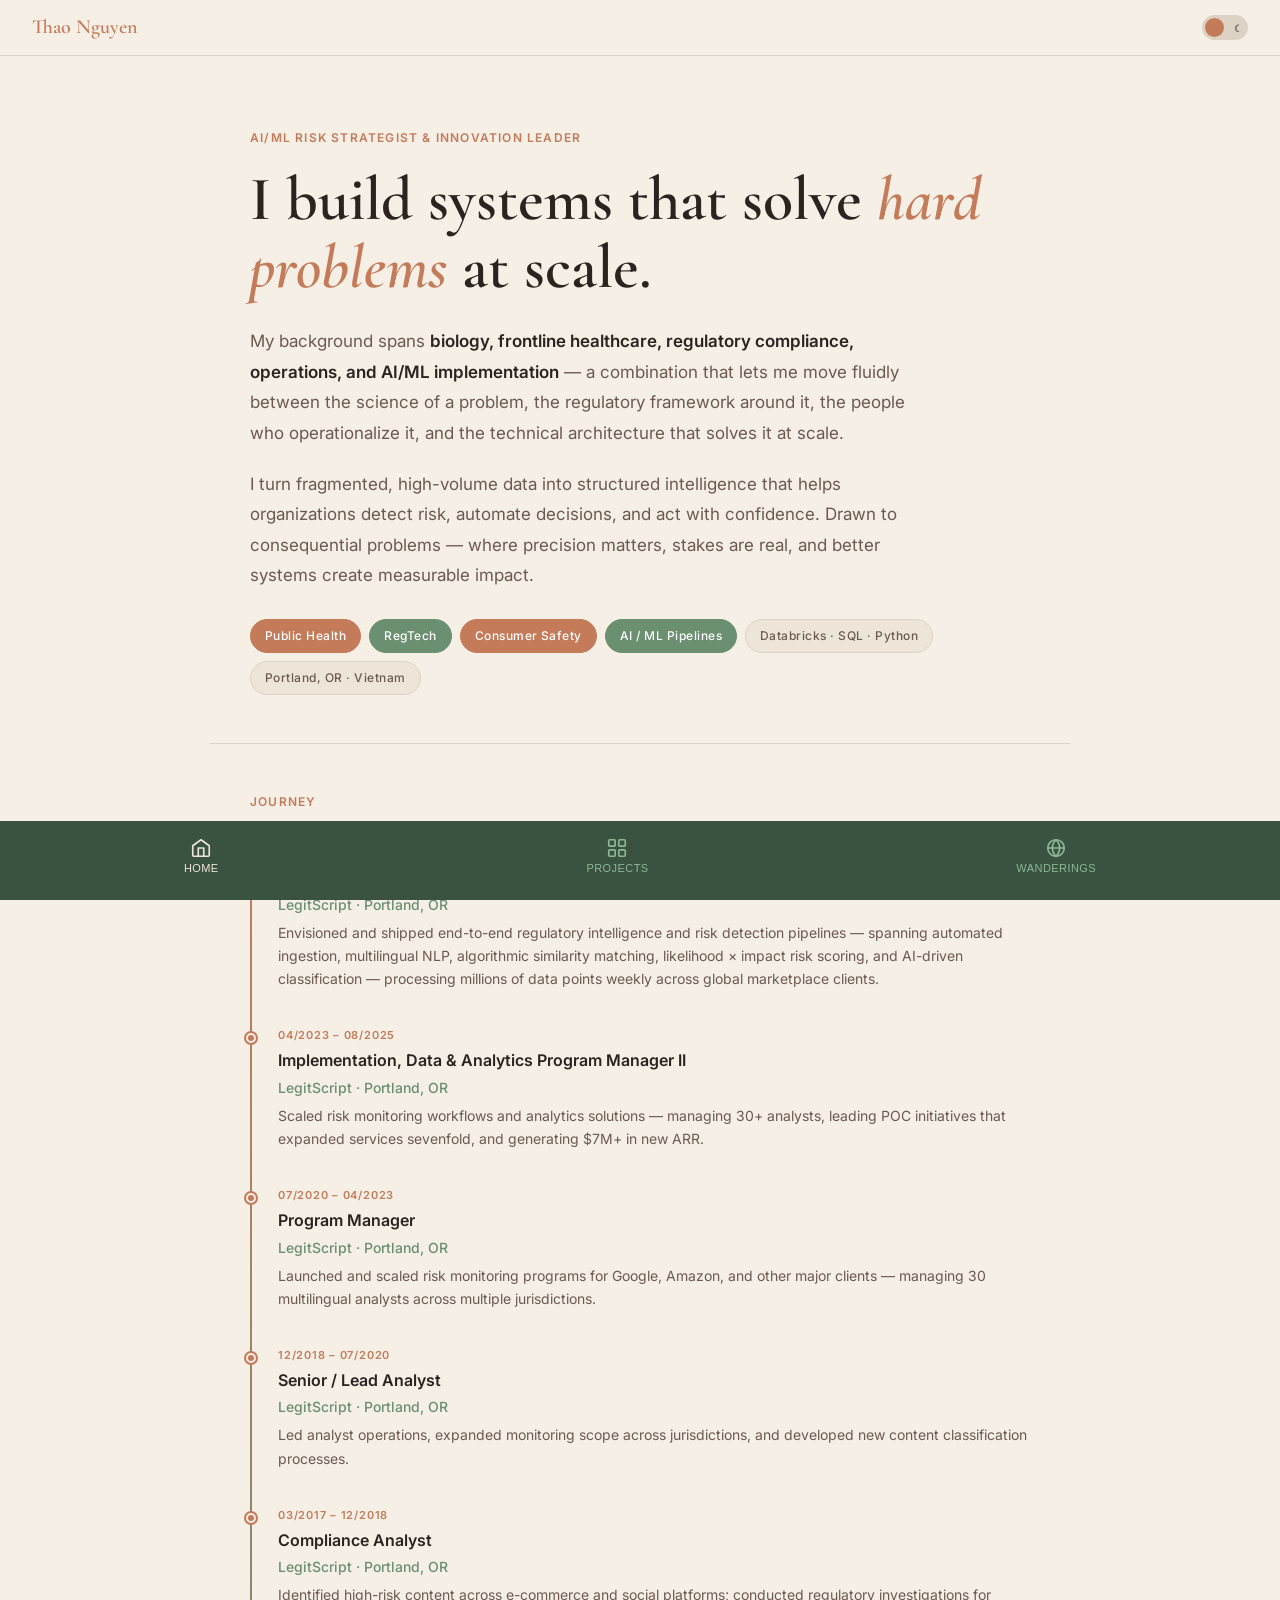
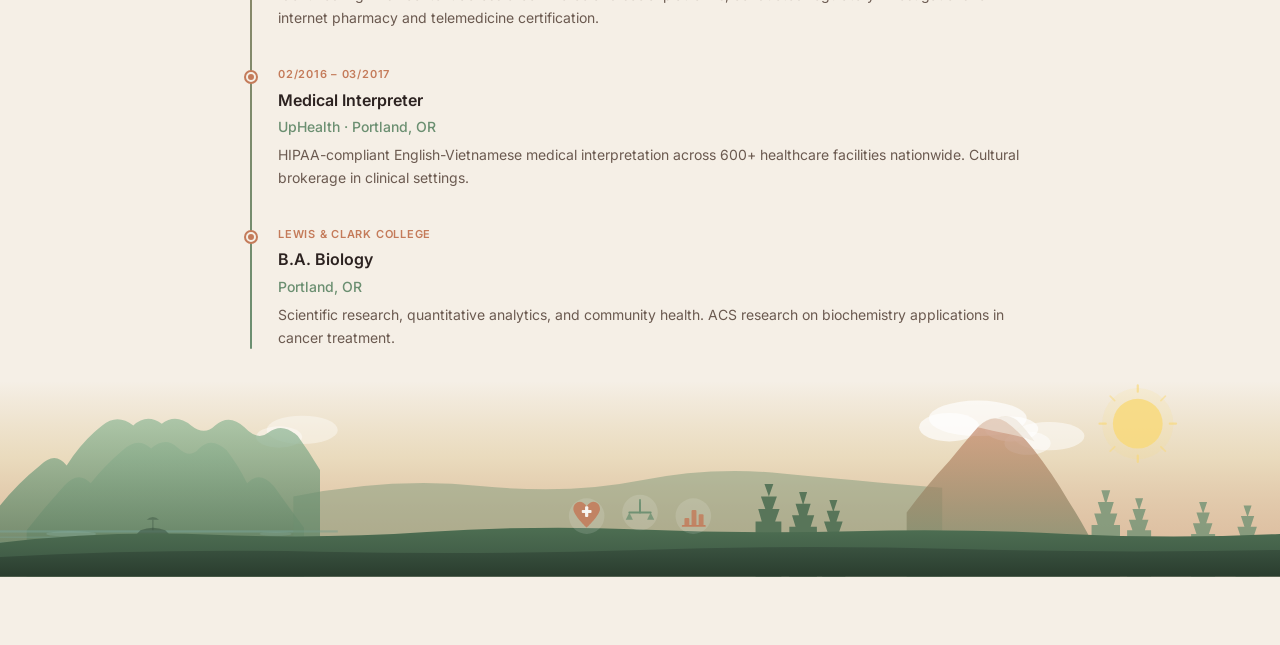
==== commit 9655ed04: "Update index.html" ====
--- a/index.html
+++ b/index.html
@@ -140,7 +140,7 @@
       justify-content:space-around;
       align-items:center;
       padding:10px 0 20px;
-      background:color-mix(in srgb,var(--bg) 85%,transparent); backdrop-filter:blur(12px);
+      background:var(--land3);
     }
     /* space at bottom of page so content never hides behind the fixed tab bar */
     body { padding-bottom: 68px; }
@@ -371,18 +371,24 @@
         <circle cx="1020" cy="6"   r="2.0" fill="#fff" opacity="0.88"/>
       </g>
 
-      <!-- ── VIETNAM LEFT ── -->
-      <path d="M0,220 L0,140 Q20,115 45,95 Q62,78 75,95 Q92,68 115,50 Q132,36 150,50 Q165,36 182,48 Q198,36 215,50 Q230,62 242,50 Q258,36 275,52 Q290,68 302,58 Q318,46 335,62 Q348,80 360,100 L360,220Z" fill="url(#pkVN)" opacity="0.78"/>
-      <!-- Duc Ba Cathedral -->
-      <path d="M155,50 L160,16 L165,50Z" fill="#C47B5A" opacity="0.88"/>
-      <rect x="151" y="50" width="18" height="34" rx="1" fill="#C47B5A" opacity="0.82"/>
-      <path d="M148,84 L182,84 L182,76 L148,76Z" fill="#C47B5A" opacity="0.75"/>
-      <rect x="159" y="4"  width="2.5" height="12" fill="#C47B5A" opacity="0.95"/>
-      <rect x="155" y="8"  width="10"  height="2.5" fill="#C47B5A" opacity="0.95"/>
-      <!-- Rice paddy water lines -->
-      <rect x="0"   y="162" width="380" height="3" fill="#6B8F71" opacity="0.22"/>
-      <rect x="10"  y="172" width="350" height="2" fill="#6B8F71" opacity="0.16"/>
-      <rect x="20"  y="181" width="320" height="2" fill="#6B8F71" opacity="0.11"/>
+      <!-- Trang An / Ha Long Bay — karst peaks rising from water -->
+      <!-- Additional closer karst peaks for depth -->
+      <path d="M30,220 L30,168 Q50,142 72,118 Q88,100 102,115 Q118,95 138,78 Q155,62 170,76 Q186,62 200,75 Q214,88 224,76 Q238,62 255,78 Q268,95 278,115 Q292,100 308,118 Q325,142 342,165 L342,220Z" fill="url(#pkVN)" opacity="0.55"/>
+      <!-- Main dramatic karst silhouettes — tall thin peaks -->
+      <path d="M0,220 L0,140 Q20,115 45,95 Q62,78 75,95 Q92,68 115,50 Q132,36 150,50 Q165,36 182,48 Q198,36 215,50 Q230,62 242,50 Q258,36 275,52 Q290,68 302,58 Q318,46 335,62 Q348,80 360,100 L360,220Z" fill="url(#pkVN)" opacity="0.82"/>
+      <!-- Water surface — flat reflective lines suggesting bay/lake -->
+      <rect x="0"   y="168" width="380" height="2.5" fill="#7BA7A0" opacity="0.45"/>
+      <rect x="0"   y="175" width="380" height="1.5" fill="#7BA7A0" opacity="0.30"/>
+      <rect x="0"   y="181" width="380" height="1.5" fill="#7BA7A0" opacity="0.20"/>
+      <rect x="0"   y="187" width="380" height="1"   fill="#7BA7A0" opacity="0.15"/>
+      <!-- Subtle reflection shimmer — lighter patches on water -->
+      <ellipse cx="80"  cy="172" rx="28" ry="3" fill="#9EC8C4" opacity="0.22"/>
+      <ellipse cx="200" cy="176" rx="22" ry="2" fill="#9EC8C4" opacity="0.18"/>
+      <ellipse cx="310" cy="172" rx="18" ry="2" fill="#9EC8C4" opacity="0.16"/>
+      <!-- Small traditional boat silhouette on the water -->
+      <path d="M158,168 Q172,162 186,168 L190,172 L154,172Z" fill="#3A5240" opacity="0.55"/>
+      <line x1="172" y1="168" x2="172" y2="156" stroke="#3A5240" stroke-width="1.2" opacity="0.5"/>
+      <path d="M165,156 Q172,150 179,156Z" fill="#3A5240" opacity="0.45"/>
 
       <!-- ── CENTER rolling hills ── -->
       <path d="M330,220 L330,130 Q440,108 540,118 Q640,128 720,112 Q800,96 880,104 Q960,112 1060,120 L1060,220Z" fill="#6B8F71" opacity="0.42"/>
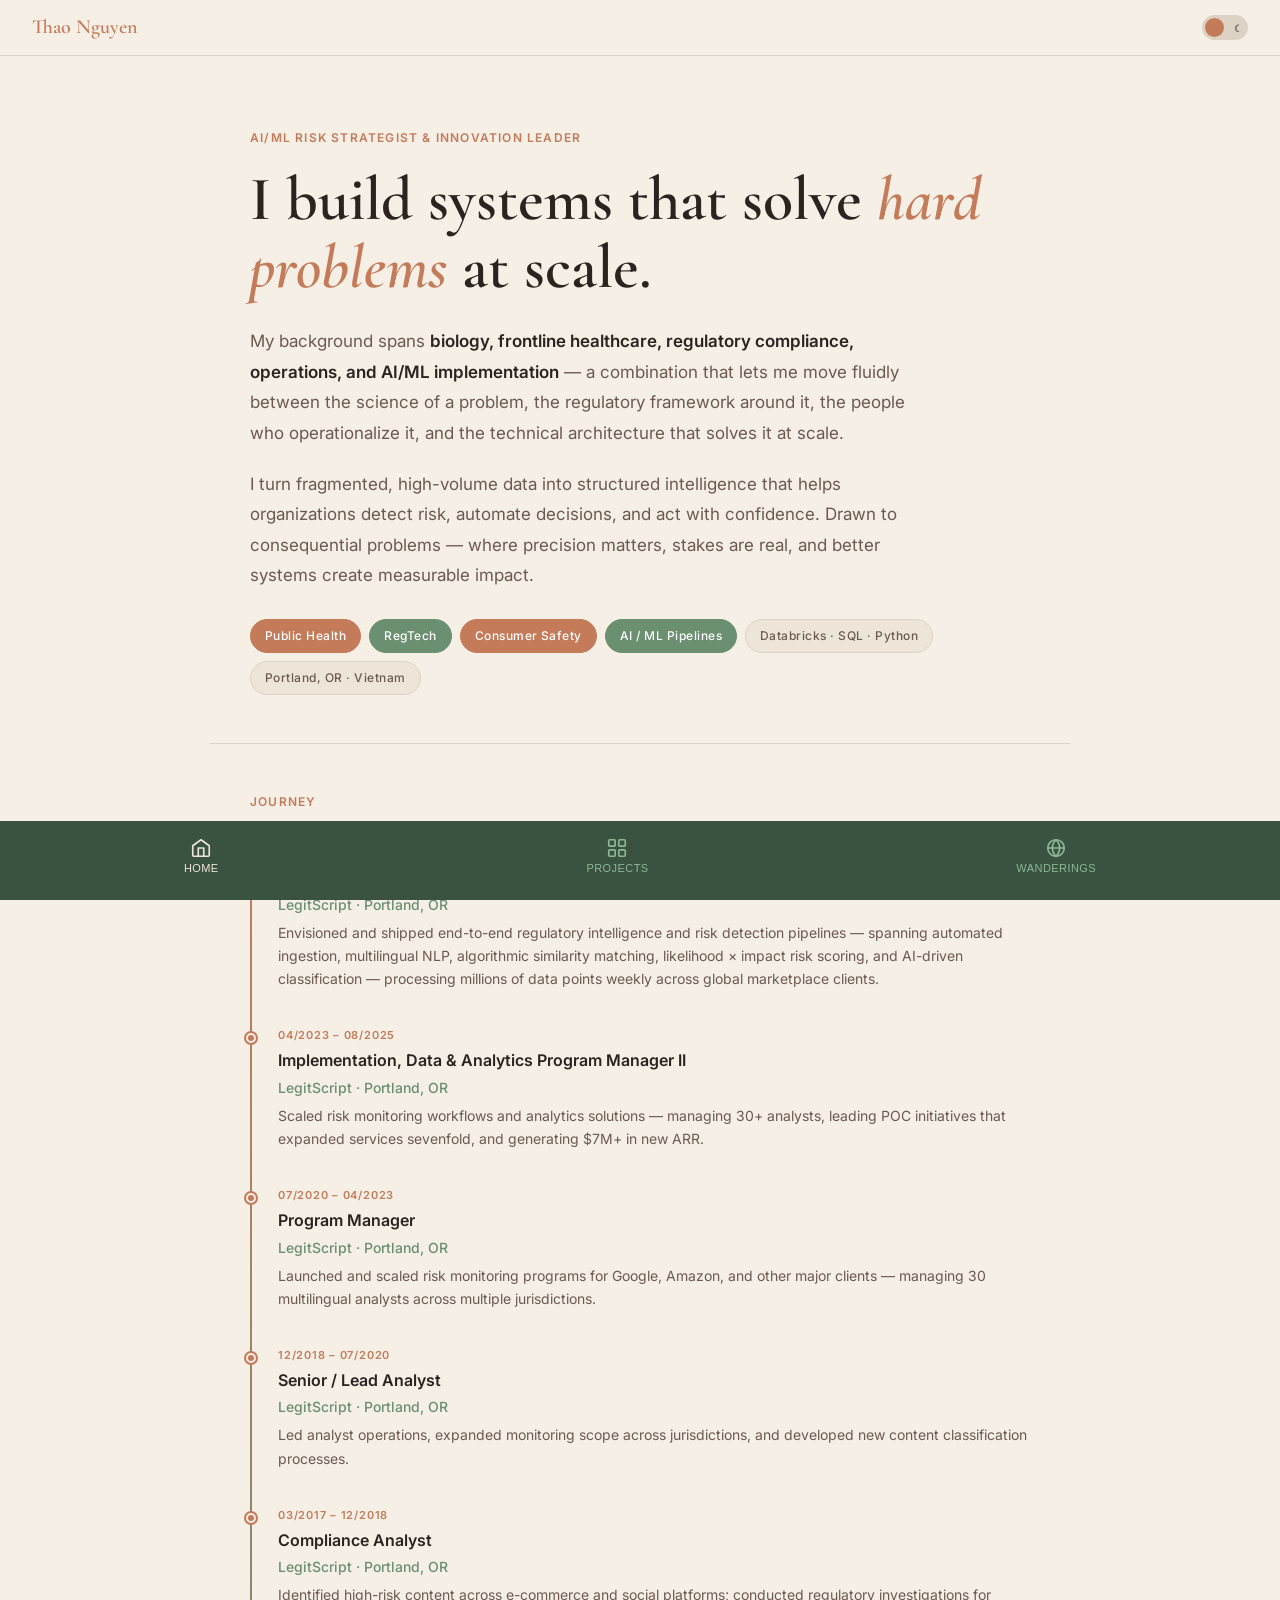
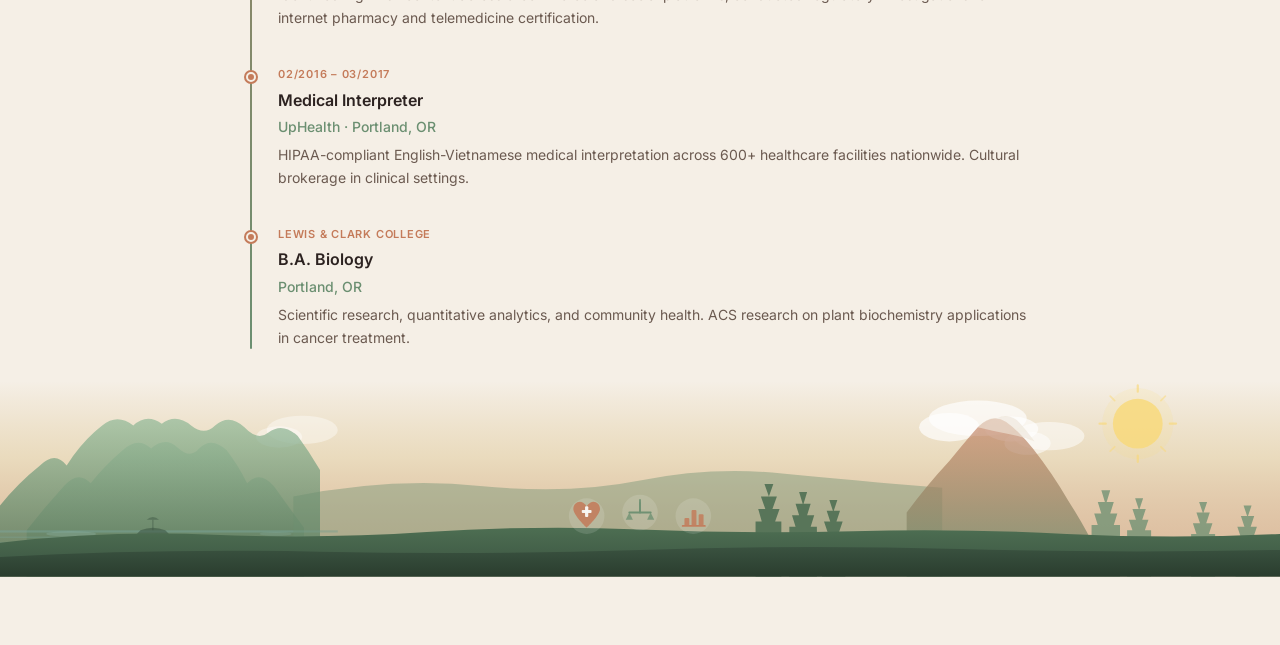
==== commit 235fef3f: "Update index.html" ====
--- a/index.html
+++ b/index.html
@@ -198,7 +198,7 @@
         <div class="tl-item"><div class="tl-date">12/2018 – 07/2020</div><div class="tl-role">Senior / Lead Analyst</div><div class="tl-org">LegitScript · Portland, OR</div><div class="tl-desc">Led analyst operations, expanded monitoring scope across jurisdictions, and developed new content classification processes.</div></div>
         <div class="tl-item"><div class="tl-date">03/2017 – 12/2018</div><div class="tl-role">Compliance Analyst</div><div class="tl-org">LegitScript · Portland, OR</div><div class="tl-desc">Identified high-risk content across e-commerce and social platforms; conducted regulatory investigations for internet pharmacy and telemedicine certification.</div></div>
         <div class="tl-item"><div class="tl-date">02/2016 – 03/2017</div><div class="tl-role">Medical Interpreter</div><div class="tl-org">UpHealth · Portland, OR</div><div class="tl-desc">HIPAA-compliant English-Vietnamese medical interpretation across 600+ healthcare facilities nationwide. Cultural brokerage in clinical settings.</div></div>
-        <div class="tl-item"><div class="tl-date">Lewis &amp; Clark College</div><div class="tl-role">B.A. Biology</div><div class="tl-org">Portland, OR</div><div class="tl-desc">Scientific research, quantitative analytics, and community health. ACS research on biochemistry applications in cancer treatment.</div></div>
+        <div class="tl-item"><div class="tl-date">Lewis &amp; Clark College</div><div class="tl-role">B.A. Biology</div><div class="tl-org">Portland, OR</div><div class="tl-desc">Scientific research, quantitative analytics, and community health. ACS research on plant biochemistry applications in cancer treatment.</div></div>
       </div>
     </div>
   </div>
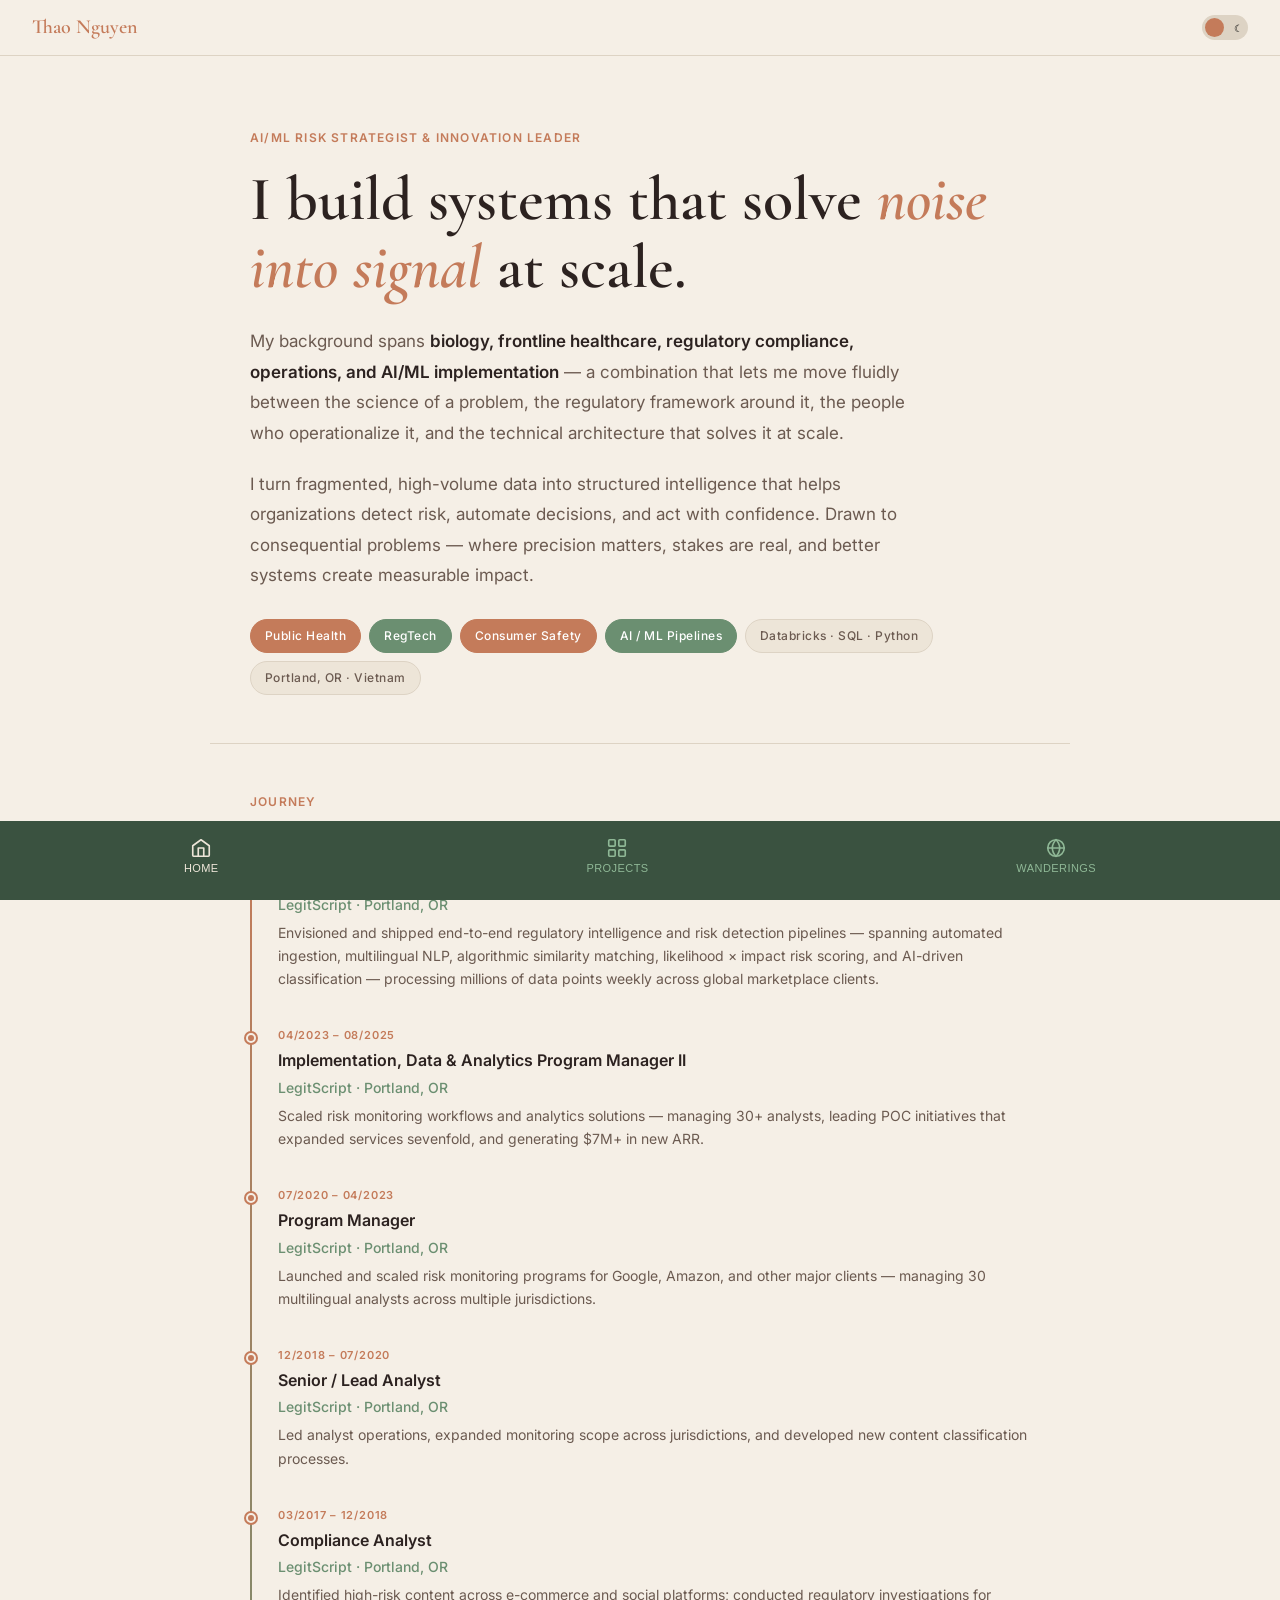
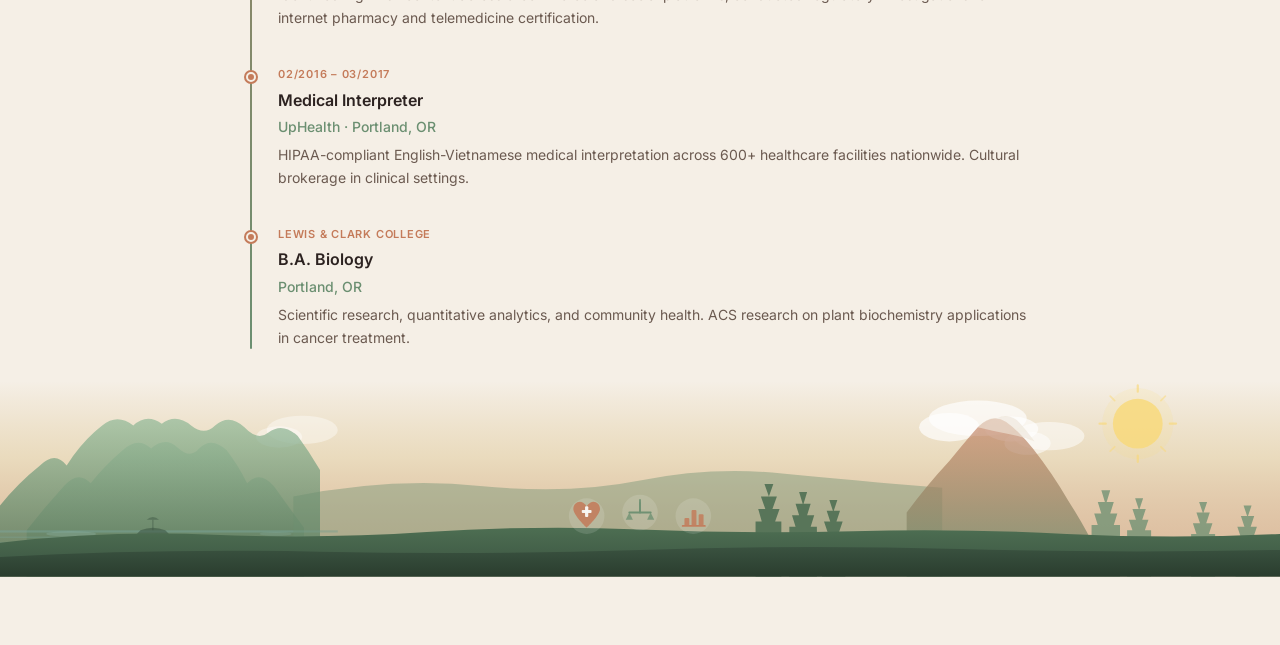
==== commit d68fe823: "Update index.html" ====
--- a/index.html
+++ b/index.html
@@ -177,7 +177,7 @@
   <div class="tab-panel active" id="panel-home">
     <div class="home-hero">
       <span class="eyebrow">AI/ML Risk Strategist &amp; Innovation Leader</span>
-      <h1>I build systems that solve <em>hard problems</em> at scale.</h1>
+      <h1>I build systems that solve <em>noise into signal</em> at scale.</h1>
       <p class="bio">My background spans <strong>biology, frontline healthcare, regulatory compliance, operations, and AI/ML implementation</strong> — a combination that lets me move fluidly between the science of a problem, the regulatory framework around it, the people who operationalize it, and the technical architecture that solves it at scale.</p>
       <p class="bio">I turn fragmented, high-volume data into structured intelligence that helps organizations detect risk, automate decisions, and act with confidence. Drawn to consequential problems — where precision matters, stakes are real, and better systems create measurable impact.</p>
       <div class="pill-row">
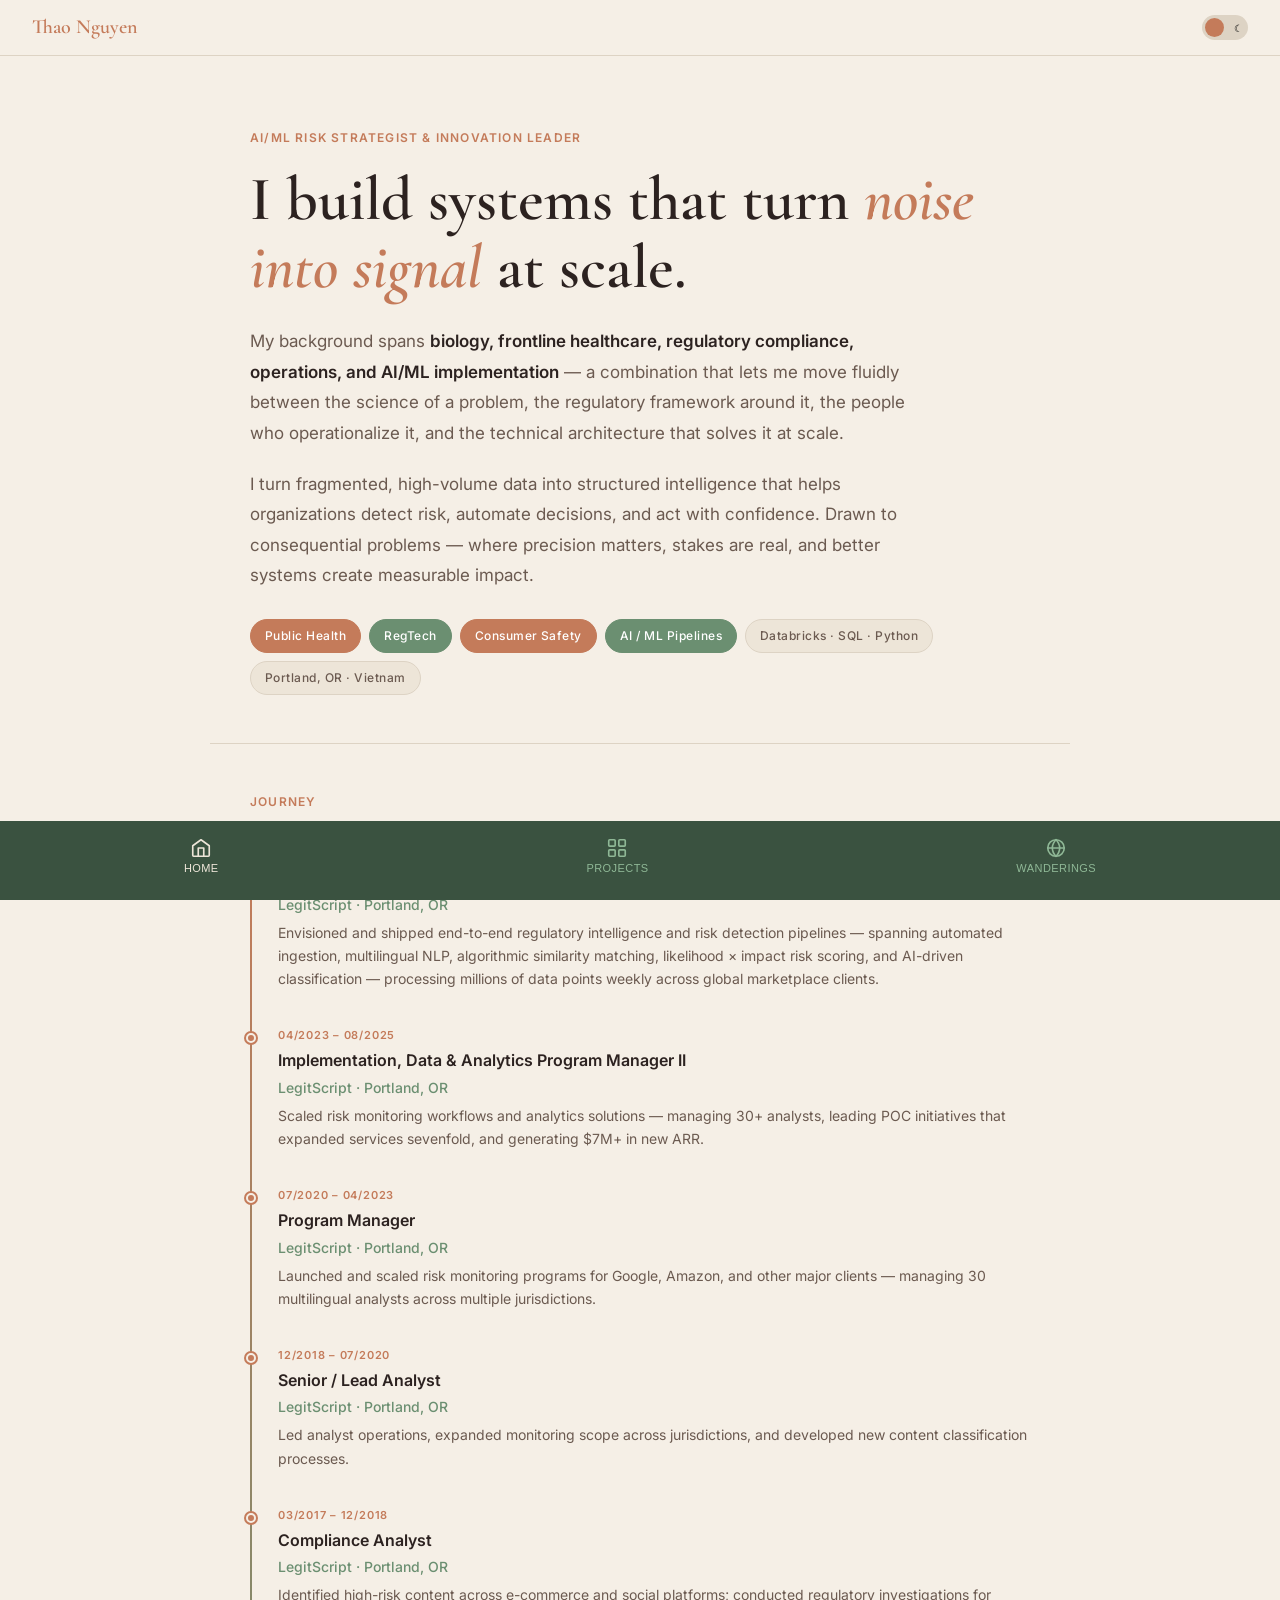
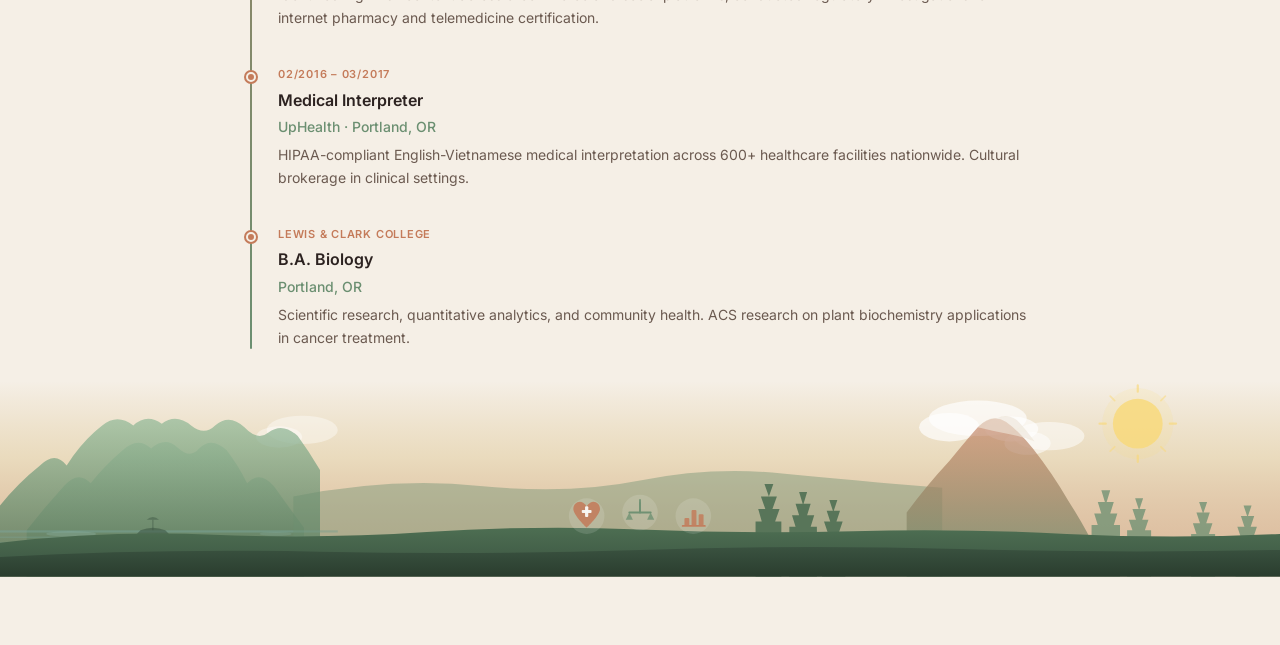
==== commit 4f672f02: "Update index.html" ====
--- a/index.html
+++ b/index.html
@@ -177,7 +177,7 @@
   <div class="tab-panel active" id="panel-home">
     <div class="home-hero">
       <span class="eyebrow">AI/ML Risk Strategist &amp; Innovation Leader</span>
-      <h1>I build systems that solve <em>noise into signal</em> at scale.</h1>
+      <h1>I build systems that turn <em>noise into signal</em> at scale.</h1>
       <p class="bio">My background spans <strong>biology, frontline healthcare, regulatory compliance, operations, and AI/ML implementation</strong> — a combination that lets me move fluidly between the science of a problem, the regulatory framework around it, the people who operationalize it, and the technical architecture that solves it at scale.</p>
       <p class="bio">I turn fragmented, high-volume data into structured intelligence that helps organizations detect risk, automate decisions, and act with confidence. Drawn to consequential problems — where precision matters, stakes are real, and better systems create measurable impact.</p>
       <div class="pill-row">
